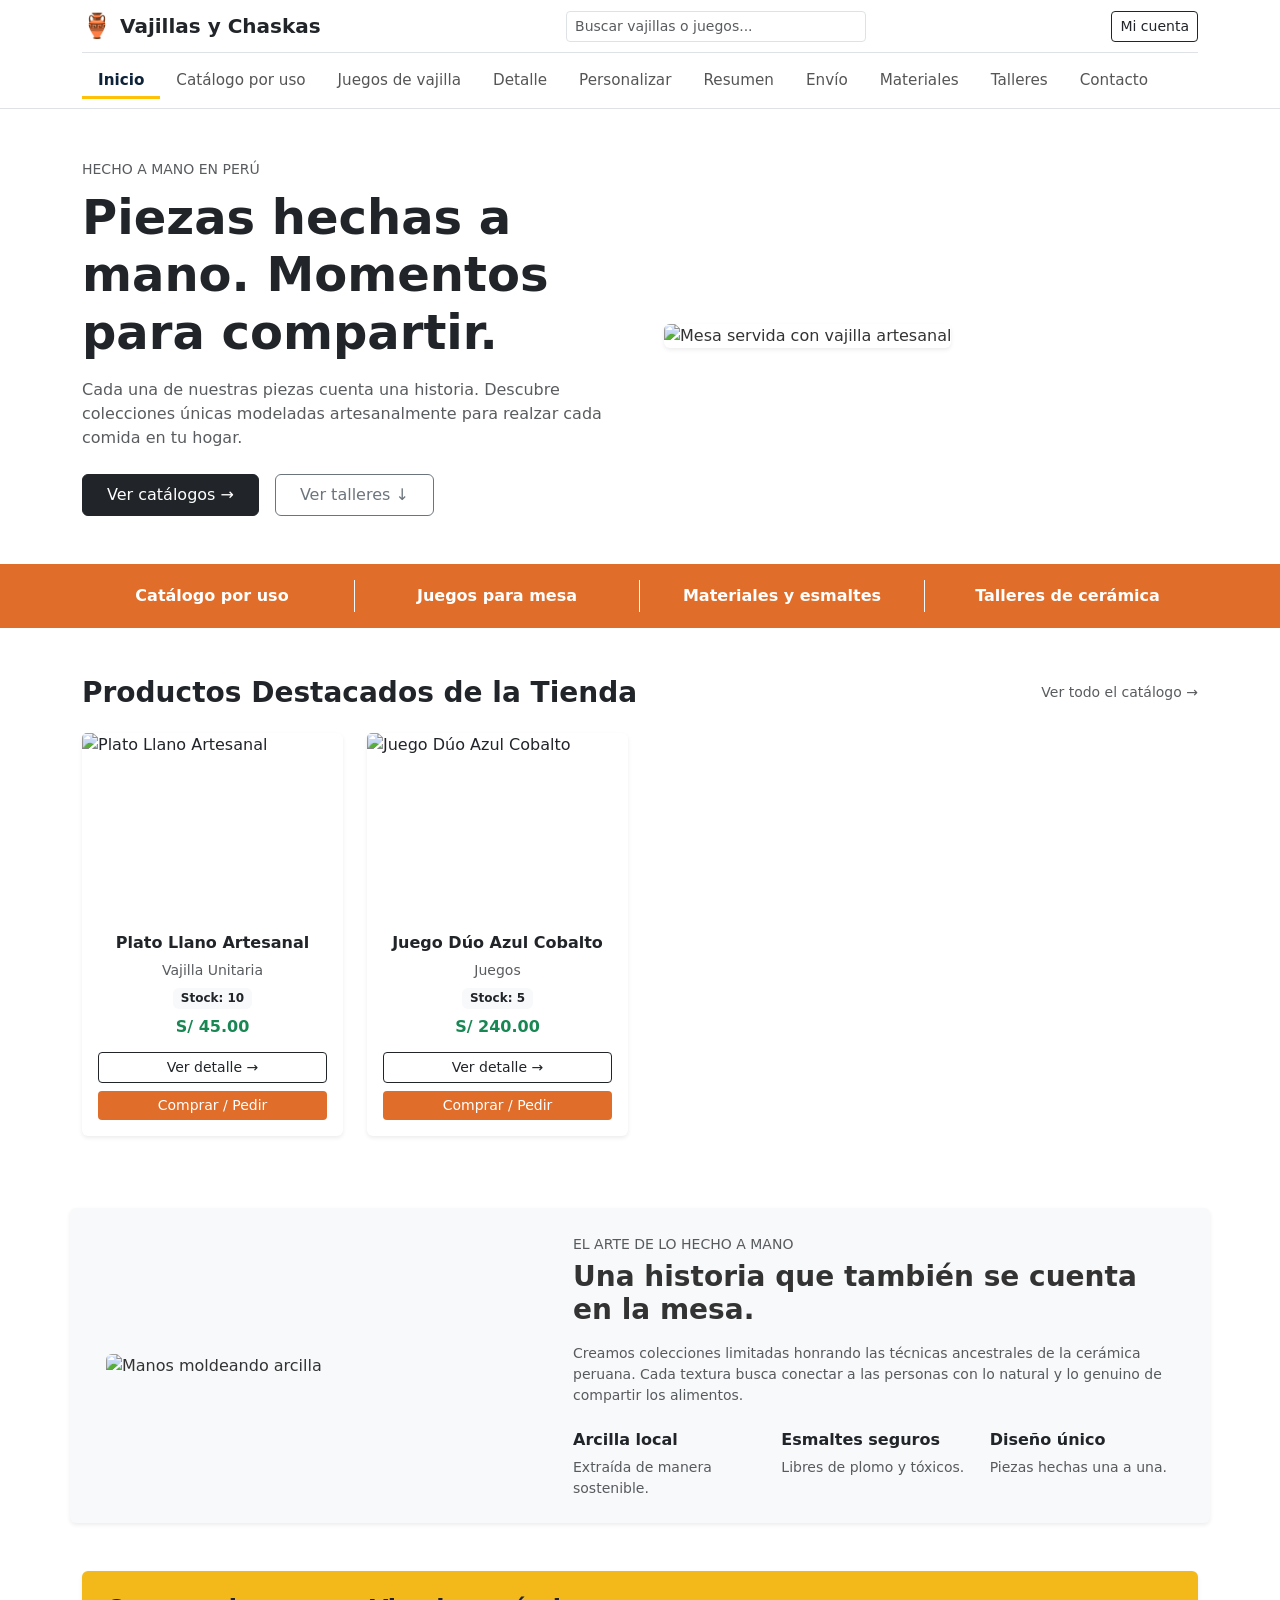
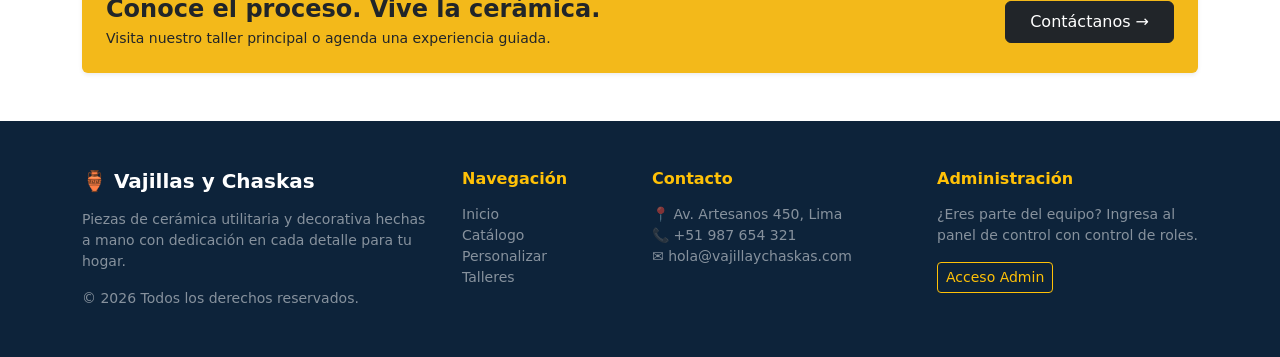
==== Index.html @ 3c7c94d1 "Avance de proyecto" ====
<!DOCTYPE html>
<html lang="es">
<head>
    <meta charset="UTF-8">
    <meta name="viewport" content="width=device-width, initial-scale=1.0">
    <title>01 Inicio - Vajillas Artesanales</title>
    <!-- Bootstrap 5 CDN -->
    <link href="https://cdn.jsdelivr.net/npm/bootstrap@5.3.3/dist/css/bootstrap.min.css" rel="stylesheet">
    <!-- Hoja de estilos personalizada -->
    <link rel="stylesheet" href="css/styles.css">
</head>
<body class="bg-white">

    <!-- Barra de Navegación Superior -->
    <header class="border-bottom py-2 bg-white sticky-top">
        <div class="container d-flex flex-column flex-md-row justify-content-between align-items-center">
            <div class="d-flex align-items-center mb-2 mb-md-0">
                <span class="fs-4 text-warning me-2">🏺</span>
                <span class="fw-bold fs-5 text-dark">Vajillas y Chaskas</span>
            </div>
            <div class="input-group w-50 w-md-25 mb-2 mb-md-0" style="max-width: 300px;">
                <input type="text" class="form-control form-control-sm" placeholder="Buscar vajillas o juegos...">
            </div>
            <div>
                <a href="admin/login.html" class="btn btn-outline-dark btn-sm">Mi cuenta</a>
            </div>
        </div>
        <div class="container mt-2">
            <ul class="nav justify-content-center justify-content-lg-start border-top pt-2 flex-nowrap overflow-auto">
                <li class="nav-item"><a class="nav-link active border-bottom border-warning border-3 pb-1" href="Index.html">Inicio</a></li>
                <li class="nav-item"><a class="nav-link" href="catalogo.html">Catálogo por uso</a></li>
                <li class="nav-item"><a class="nav-link" href="juegos.html">Juegos de vajilla</a></li>
                <li class="nav-item"><a class="nav-link" href="detalle.html">Detalle</a></li>
                <li class="nav-item"><a class="nav-link" href="personalizar.html">Personalizar</a></li>
                <li class="nav-item"><a class="nav-link" href="resumen.html">Resumen</a></li>
                <li class="nav-item"><a class="nav-link" href="envio.html">Envío</a></li>
                <li class="nav-item"><a class="nav-link" href="materiales.html">Materiales</a></li>
                <li class="nav-item"><a class="nav-link" href="talleres.html">Talleres</a></li>
                <li class="nav-item"><a class="nav-link" href="contacto.html">Contacto</a></li>
            </ul>
        </div>
    </header>

    <!-- Sección Hero Principal -->
    <section class="container my-5">
        <div class="row align-items-center g-5">
            <div class="col-lg-6">
                <span class="text-muted small text-uppercase tracking-wide">HECHO A MANO EN PERÚ</span>
                <h1 class="display-5 fw-bold text-dark mt-2 mb-3">Piezas hechas a mano. Momentos para compartir.</h1>
                <p class="text-muted mb-4">Cada una de nuestras piezas cuenta una historia. Descubre colecciones únicas modeladas artesanalmente para realzar cada comida en tu hogar.</p>
                <div class="d-flex gap-3">
                    <a href="catalogo.html" class="btn btn-dark px-4 py-2">Ver catálogos &rarr;</a>
                    <a href="talleres.html" class="btn btn-outline-secondary px-4 py-2">Ver talleres &darr;</a>
                </div>
            </div>
            <div class="col-lg-6">
                <div class="position-relative">
                    <img src="https://images.unsplash.com/photo-1578749556568-bc2c40e68b61?auto=format&fit=crop&w=800&q=80" alt="Mesa servida con vajilla artesanal" class="img-fluid rounded shadow-sm w-100 object-fit-cover" style="height: 380px;">
                </div>
            </div>
        </div>
    </section>

    <!-- Barra de Enlaces Rápidos Naranja -->
    <section class="bg-custom-orange py-3 text-white">
        <div class="container">
            <div class="row text-center fw-semibold">
                <div class="col-md-3 border-end border-light py-1"><a href="catalogo.html" class="text-white text-decoration-none">Catálogo por uso</a></div>
                <div class="col-md-3 border-end border-light py-1"><a href="juegos.html" class="text-white text-decoration-none">Juegos para mesa</a></div>
                <div class="col-md-3 border-end border-light py-1"><a href="materiales.html" class="text-white text-decoration-none">Materiales y esmaltes</a></div>
                <div class="col-md-3 py-1"><a href="talleres.html" class="text-white text-decoration-none">Talleres de cerámica</a></div>
            </div>
        </div>
    </section>

    <!-- Sección de Productos Dinámicos desde el Admin -->
    <section class="container my-5">
        <div class="d-flex justify-content-between align-items-center mb-4">
            <h3 class="fw-bold text-dark mb-0">Productos Destacados de la Tienda</h3>
            <a href="catalogo.html" class="text-decoration-none text-muted small">Ver todo el catálogo &rarr;</a>
        </div>
        <!-- Contenedor donde se insertan automáticamente los productos del Admin -->
        <div class="row g-4" id="gridProductosIndex">
            <!-- Cargados por JavaScript -->
        </div>
    </section>

    <!-- Sección Historia / Banner secundario -->
    <section class="container my-5">
        <div class="row align-items-center bg-light p-4 rounded shadow-sm">
            <div class="col-md-5">
                <img src="https://images.unsplash.com/photo-1565193566173-7a0ee3dbe261?auto=format&fit=crop&w=600&q=80" class="img-fluid rounded" alt="Manos moldeando arcilla">
            </div>
            <div class="col-md-7 ps-md-4">
                <span class="text-muted small">EL ARTE DE LO HECHO A MANO</span>
                <h3 class="fw-bold mt-1 mb-3">Una historia que también se cuenta en la mesa.</h3>
                <p class="text-muted small">Creamos colecciones limitadas honrando las técnicas ancestrales de la cerámica peruana. Cada textura busca conectar a las personas con lo natural y lo genuino de compartir los alimentos.</p>
                <div class="row mt-4">
                    <div class="col-4">
                        <h6 class="fw-bold text-dark">Arcilla local</h6>
                        <p class="text-muted small mb-0">Extraída de manera sostenible.</p>
                    </div>
                    <div class="col-4">
                        <h6 class="fw-bold text-dark">Esmaltes seguros</h6>
                        <p class="text-muted small mb-0">Libres de plomo y tóxicos.</p>
                    </div>
                    <div class="col-4">
                        <h6 class="fw-bold text-dark">Diseño único</h6>
                        <p class="text-muted small mb-0">Piezas hechas una a una.</p>
                    </div>
                </div>
            </div>
        </div>
    </section>

    <!-- Banner Amarillo Inferior -->
    <section class="container my-5">
        <div class="bg-custom-yellow p-4 rounded d-flex flex-column flex-md-row justify-content-between align-items-center shadow-sm">
            <div class="mb-3 mb-md-0">
                <h4 class="fw-bold text-dark mb-1">Conoce el proceso. Vive la cerámica.</h4>
                <p class="text-dark mb-0 small">Visita nuestro taller principal o agenda una experiencia guiada.</p>
            </div>
            <a href="contacto.html" class="btn btn-dark px-4 py-2 font-weight-bold">Contáctanos &rarr;</a>
        </div>
    </section>

    <!-- Pie de Página (Footer azul oscuro) -->
    <footer class="bg-custom-blue text-white py-5 mt-5">
        <div class="container">
            <div class="row g-4">
                <div class="col-md-4">
                    <h5 class="fw-bold mb-3">🏺 Vajillas y Chaskas</h5>
                    <p class="text-white-50 small">Piezas de cerámica utilitaria y decorativa hechas a mano con dedicación en cada detalle para tu hogar.</p>
                    <p class="text-white-50 small mb-0">&copy; 2026 Todos los derechos reservados.</p>
                </div>
                <div class="col-md-2">
                    <h6 class="fw-bold text-warning mb-3">Navegación</h6>
                    <ul class="list-unstyled small">
                        <li><a href="Index.html" class="text-white-50 text-decoration-none">Inicio</a></li>
                        <li><a href="catalogo.html" class="text-white-50 text-decoration-none">Catálogo</a></li>
                        <li><a href="personalizar.html" class="text-white-50 text-decoration-none">Personalizar</a></li>
                        <li><a href="talleres.html" class="text-white-50 text-decoration-none">Talleres</a></li>
                    </ul>
                </div>
                <div class="col-md-3">
                    <h6 class="fw-bold text-warning mb-3">Contacto</h6>
                    <ul class="list-unstyled small text-white-50">
                        <li>📍 Av. Artesanos 450, Lima</li>
                        <li>📞 +51 987 654 321</li>
                        <li>✉️ hola@vajillaychaskas.com</li>
                    </ul>
                </div>
                <div class="col-md-3">
                    <h6 class="fw-bold text-warning mb-3">Administración</h6>
                    <p class="text-white-50 small">¿Eres parte del equipo? Ingresa al panel de control con control de roles.</p>
                    <a href="admin/login.html" class="btn btn-outline-warning btn-sm">Acceso Admin</a>
                </div>
            </div>
        </div>
    </footer>

    <!-- Bootstrap 5 JS Bundle -->
    <script src="https://cdn.jsdelivr.net/npm/bootstrap@5.3.3/dist/js/bootstrap.bundle.min.js"></script>

    <!-- Tu script centralizado de lógica general -->
    <script src="js/main.js"></script>

    <!-- Inicialización de productos para la página de inicio -->
    <script>
        window.onload = function() {
            cargarProductosTienda('gridProductosIndex');
        };
    </script>
</body>
</html>
---- css/styles.css ----
/* ==========================================
   ESTILOS GLOBALES - COLORES Y CREACIONES
   ========================================== */

/* Colores corporativos principales */
:root {
    --navy-blue: #0d233a;
    --dark-navy: #0b1f33;
    --orange: #e06d29;
    --orange-hover: #c85a1b;
    --yellow: #f3b91a;
    --light-yellow: #fcf4e4;
}

/* Estilos generales del cuerpo */
body {
    font-family: system-ui, -apple-system, "Segoe UI", Roboto, "Helvetica Neue", Arial, sans-serif;
    color: #333;
    background-color: #fff;
    margin: 0;
    padding: 0;
}

/* Clases de utilidad para colores de fondo y texto */
.bg-custom-navy { background-color: var(--dark-navy) !important; }
.bg-custom-blue { background-color: var(--navy-blue) !important; }
.bg-custom-orange { background-color: var(--orange) !important; }
.bg-custom-yellow { background-color: var(--yellow) !important; }

.text-custom-orange { color: var(--orange) !important; }
.text-custom-blue { color: var(--navy-blue) !important; }

/* Enlaces de navegación superior y menús */
.nav-link {
    color: #555 !important;
    font-size: 0.95rem;
    transition: color 0.2s ease-in-out;
}

.nav-link:hover, 
.nav-link.active {
    color: var(--navy-blue) !important;
    font-weight: bold;
}

/* Botones personalizados */
.btn-custom-orange {
    background-color: var(--orange);
    color: white;
    border: none;
}

.btn-custom-orange:hover {
    background-color: var(--orange-hover);
    color: white;
}

.btn-custom-blue {
    background-color: var(--navy-blue);
    color: white;
    border: none;
}

.btn-custom-blue:hover {
    background-color: #081625;
    color: white;
}

/* Componentes de pasos de compra y tarjetas interactivas */
.step-pill {
    font-size: 0.85rem;
    font-weight: 600;
    padding: 6px 14px;
    border-radius: 20px;
}

.shipping-card {
    cursor: pointer;
    transition: all 0.2s ease-in-out;
}

.shipping-card.active {
    border-color: var(--yellow) !important;
    background-color: var(--light-yellow);
}

.payment-method-card {
    cursor: pointer;
    transition: all 0.2s ease-in-out;
    border: 2px solid #dee2e6;
}

.payment-method-card.active {
    border-color: var(--orange) !important;
    background-color: #fff8f3;
}

/* Tamaños de texto extra pequeños para footers y topbars */
.extra-small {
    font-size: 0.75rem;
}
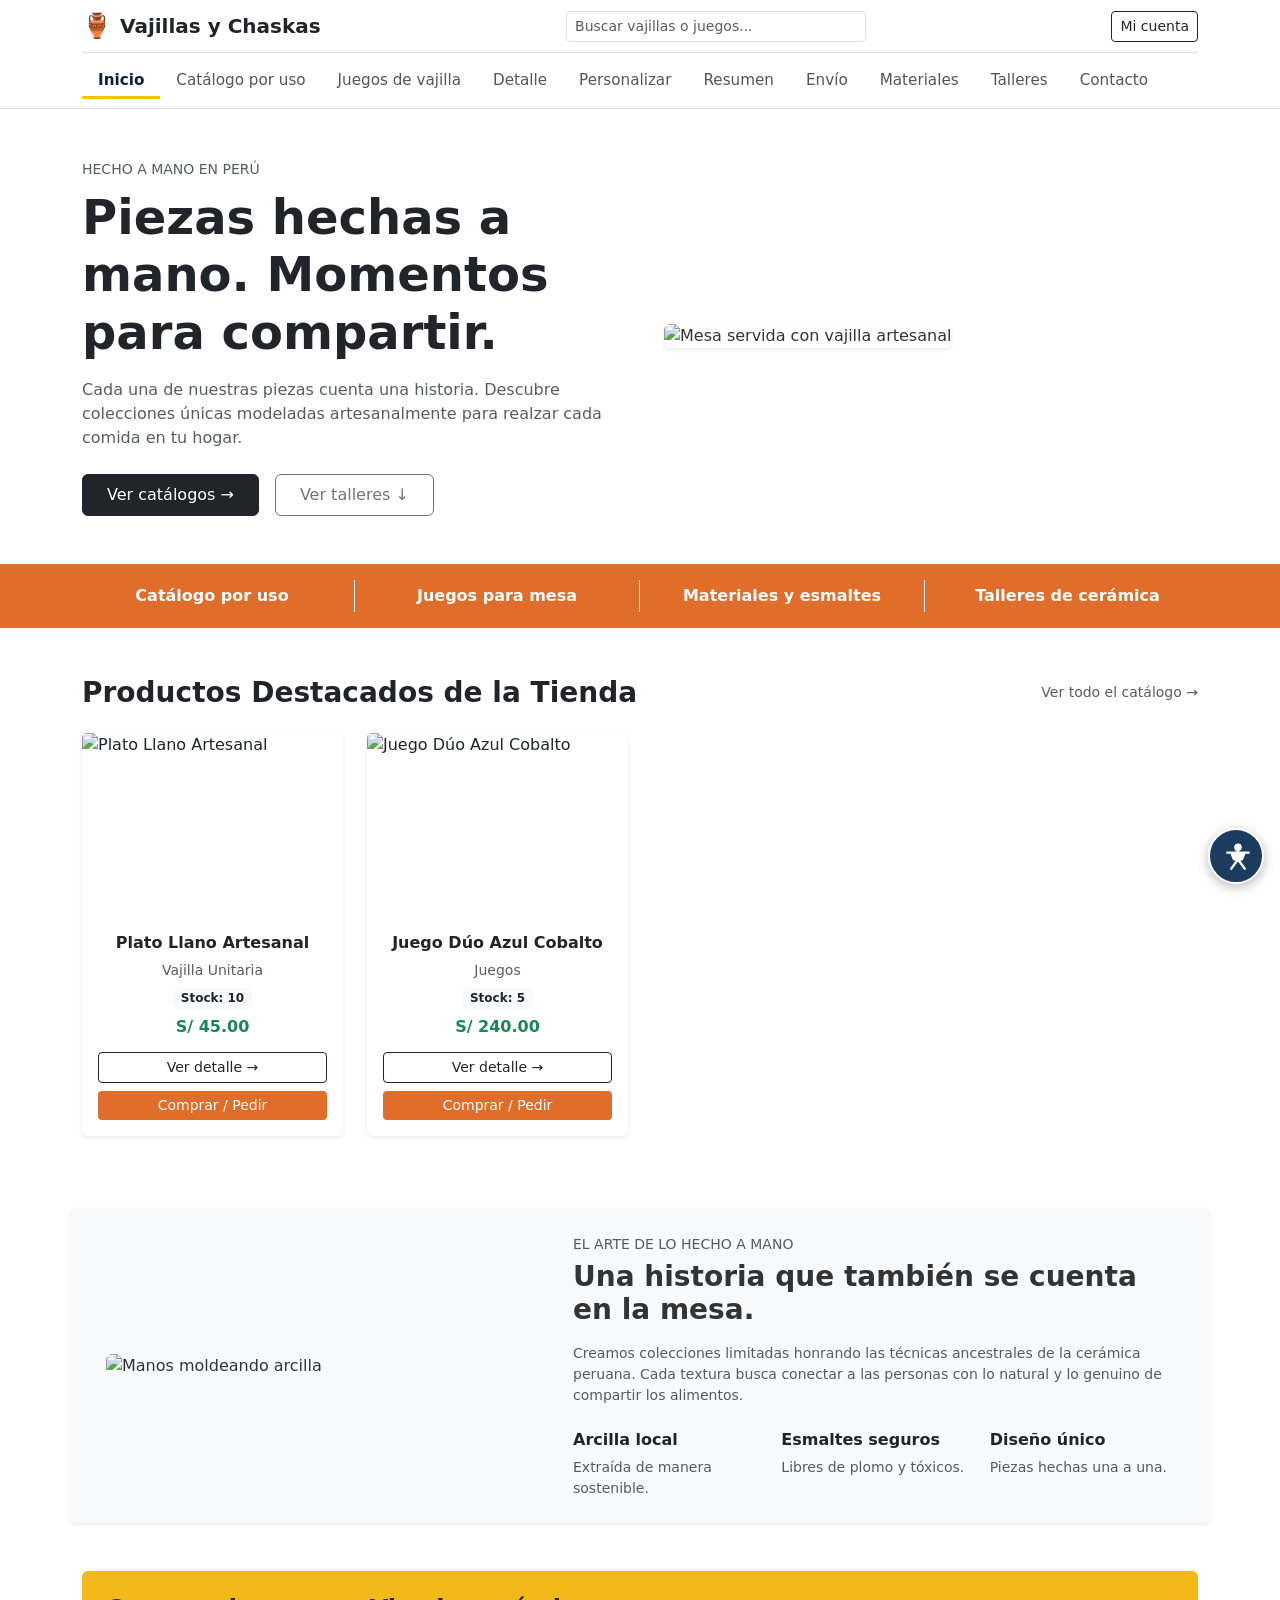
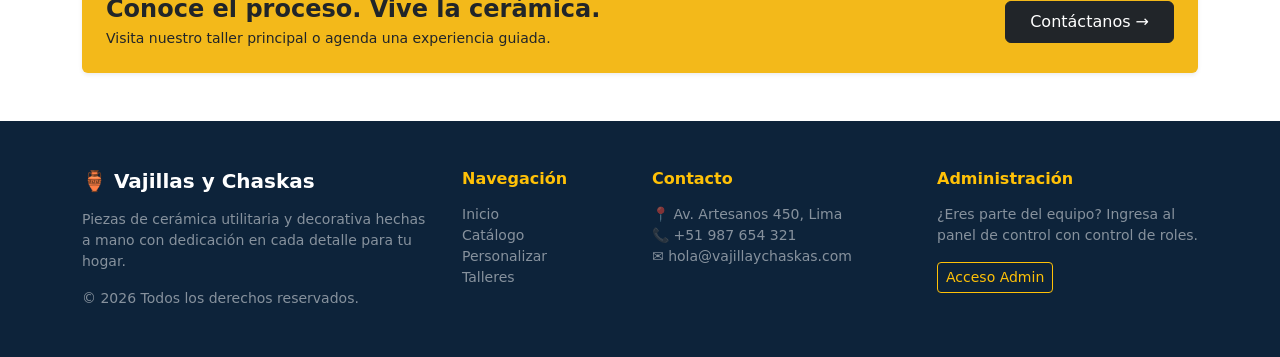
==== commit cafcbcf9: "implementacion de accesibilidad" ====
--- a/Index.html
+++ b/Index.html
@@ -8,8 +8,11 @@
     <link href="https://cdn.jsdelivr.net/npm/bootstrap@5.3.3/dist/css/bootstrap.min.css" rel="stylesheet">
     <!-- Hoja de estilos personalizada -->
     <link rel="stylesheet" href="css/styles.css">
+    <!-- Herramientas de accesibilidad exclusivas de la página de inicio -->
+    <link rel="stylesheet" href="css/accesibilidad.css">
 </head>
 <body class="bg-white">
+    <div class="a11y-page">
 
     <!-- Barra de Navegación Superior -->
     <header class="border-bottom py-2 bg-white sticky-top">
@@ -40,6 +43,8 @@
             </ul>
         </div>
     </header>
+     <!-- Sección Hero Principal -->
+      
 
     <!-- Sección Hero Principal -->
     <section class="container my-5">
@@ -158,6 +163,108 @@
             </div>
         </div>
     </footer>
+    </div>
+
+    <div class="a11y-widget">
+        <button class="a11y-trigger" id="a11y-trigger" type="button"
+                aria-label="Abrir herramientas de accesibilidad"
+                aria-expanded="false" aria-controls="a11y-panel">
+            <svg aria-hidden="true" viewBox="0 0 24 24" focusable="false">
+                <circle cx="12" cy="4" r="2"></circle>
+                <path d="M4 8h16M12 6v7m0 0-5 7m5-7 5 7M7 8l2 5h6l2-5"></path>
+            </svg>
+        </button>
+
+        <section class="a11y-panel" id="a11y-panel" aria-labelledby="a11y-title" hidden>
+            <div class="a11y-panel-header">
+                <div>
+                    <p class="a11y-eyebrow">Colores y Creaciones</p>
+                    <h2 id="a11y-title">Accesibilidad</h2>
+                </div>
+                <button class="a11y-close" id="a11y-close" type="button" aria-label="Cerrar herramientas de accesibilidad">
+                    <span aria-hidden="true">&times;</span>
+                </button>   
+            </div>
+
+            <div class="a11y-panel-content">
+                <fieldset class="a11y-group">
+                    <legend>Visión del color</legend>
+                    <p class="a11y-help">Filtros orientativos de simulación; no sustituyen ajustes de diseño.</p>
+                    <div class="a11y-button-row">
+                        <button class="a11y-option" type="button" data-color="normal" aria-pressed="true">Normal</button>
+                        <button class="a11y-option" type="button" data-color="protanopia" aria-pressed="false">Protanopia</button>
+                        <button class="a11y-option" type="button" data-color="deuteranopia" aria-pressed="false">Deuteranopia</button>
+                        <button class="a11y-option" type="button" data-color="tritanopia" aria-pressed="false">Tritanopia</button>
+                    </div>
+                </fieldset>
+
+                <fieldset class="a11y-group">
+                    <legend>Contraste</legend>
+                    <div class="a11y-button-row">
+                        <button class="a11y-option" type="button" data-contrast="normal" aria-pressed="true">Normal</button>
+                        <button class="a11y-option" type="button" data-contrast="high" aria-pressed="false">Alto</button>
+                        <button class="a11y-option" type="button" data-contrast="dark" aria-pressed="false">Oscuro</button>
+                        <button class="a11y-option" type="button" data-contrast="enhanced" aria-pressed="false">Mejorado</button>
+                    </div>
+                </fieldset>
+
+                <fieldset class="a11y-group">
+                    <legend>Tamaño del texto</legend>
+                    <div class="a11y-control-row">
+                        <button class="a11y-control" id="a11y-font-down" type="button" aria-label="Disminuir tamaño del texto">A−</button>
+                        <output class="a11y-value" id="a11y-font-value" aria-live="polite">100 %</output>
+                        <button class="a11y-control" id="a11y-font-up" type="button" aria-label="Aumentar tamaño del texto">A+</button>
+                        <button class="a11y-option" id="a11y-font-reset" type="button">Restablecer</button>
+                    </div>
+                </fieldset>
+
+                <fieldset class="a11y-group">
+                    <legend>Ampliación de página</legend>
+                    <div class="a11y-control-row">
+                        <button class="a11y-control" id="a11y-zoom-down" type="button" aria-label="Reducir ampliación">−</button>
+                        <output class="a11y-value" id="a11y-zoom-value" aria-live="polite">100 %</output>
+                        <button class="a11y-control" id="a11y-zoom-up" type="button" aria-label="Ampliar contenido">+</button>
+                    </div>
+                </fieldset>
+
+                <fieldset class="a11y-group">
+                    <legend>Lectura y enfoque</legend>
+                    <div class="a11y-button-row">
+                        <button class="a11y-option" type="button" data-toggle="dyslexia" aria-pressed="false">Lectura fácil</button>
+                        <button class="a11y-option" type="button" data-toggle="focus" aria-pressed="false">Concentración</button>
+                        <button class="a11y-option" type="button" data-toggle="cursor" aria-pressed="false">Cursor grande</button>
+                    </div>
+                </fieldset>
+
+                <fieldset class="a11y-group a11y-speech">
+                    <legend>Lectura en voz alta</legend>
+                    <div class="a11y-button-row">
+                        <button class="a11y-option" id="a11y-speak" type="button">Iniciar</button>
+                        <button class="a11y-option" id="a11y-pause" type="button" disabled>Pausar</button>
+                        <button class="a11y-option" id="a11y-resume" type="button" disabled>Reanudar</button>
+                        <button class="a11y-option" id="a11y-stop" type="button" disabled>Detener</button>
+                    </div>
+                    <p class="a11y-status" id="a11y-speech-status" role="status" aria-live="polite">Lee el contenido de esta página en español.</p>
+                </fieldset>
+
+                <button class="a11y-reset" id="a11y-reset" type="button">Restablecer todas las opciones</button>
+                <p class="a11y-status" id="a11y-preference-status" role="status" aria-live="polite"></p>
+                <p class="a11y-disclaimer">Los ajustes visuales se guardan en este navegador y se aplican al recorrer el sitio. La narración se inicia manualmente y se detiene al navegar. Este panel no certifica por sí solo el cumplimiento WCAG del sitio.</p>
+            </div>
+        </section>
+
+        <svg class="a11y-filters" aria-hidden="true" focusable="false">
+            <filter id="a11y-protanopia">
+                <feColorMatrix type="matrix" values="0.567 0.433 0 0 0  0.558 0.442 0 0 0  0 0.242 0.758 0 0  0 0 0 1 0"></feColorMatrix>
+            </filter>
+            <filter id="a11y-deuteranopia">
+                <feColorMatrix type="matrix" values="0.625 0.375 0 0 0  0.700 0.300 0 0 0  0 0.300 0.700 0 0  0 0 0 1 0"></feColorMatrix>
+            </filter>
+            <filter id="a11y-tritanopia">
+                <feColorMatrix type="matrix" values="0.950 0.050 0 0 0  0 0.433 0.567 0 0  0 0.475 0.525 0 0  0 0 0 1 0"></feColorMatrix>
+            </filter>
+        </svg>
+    </div>
 
     <!-- Bootstrap 5 JS Bundle -->
     <script src="https://cdn.jsdelivr.net/npm/bootstrap@5.3.3/dist/js/bootstrap.bundle.min.js"></script>
@@ -171,5 +278,7 @@
             cargarProductosTienda('gridProductosIndex');
         };
     </script>
+    <script src="js/accesibilidad-compartida.js"></script>
+    <script src="js/accesibilidad.js"></script>
 </body>
 </html>
--- a/css/accesibilidad.css
+++ b/css/accesibilidad.css
@@ -0,0 +1,393 @@
+.a11y-widget {
+    --a11y-cream: #f7f1e8;
+    --a11y-brown: #8a4b2d;
+    --a11y-navy: #1b3b5f;
+    --a11y-terracotta: #b94f1c;
+    color: #172433;
+    font-family: system-ui, -apple-system, "Segoe UI", sans-serif;
+}
+
+.a11y-widget *,
+.a11y-widget *::before,
+.a11y-widget *::after {
+    box-sizing: border-box;
+}
+
+.a11y-trigger,
+.a11y-close,
+.a11y-control,
+.a11y-option,
+.a11y-reset {
+    font: inherit;
+}
+
+.a11y-trigger {
+    position: fixed;
+    z-index: 1090;
+    right: max(1rem, env(safe-area-inset-right));
+    bottom: max(1rem, env(safe-area-inset-bottom));
+    display: grid;
+    width: 3.5rem;
+    height: 3.5rem;
+    place-items: center;
+    padding: 0.75rem;
+    color: #fff;
+    background: var(--a11y-navy);
+    border: 2px solid #fff;
+    border-radius: 50%;
+    box-shadow: 0 3px 12px rgb(0 0 0 / 28%);
+    cursor: pointer;
+}
+
+.a11y-trigger svg {
+    width: 2rem;
+    height: 2rem;
+    fill: currentColor;
+    stroke: currentColor;
+    stroke-linecap: round;
+    stroke-linejoin: round;
+    stroke-width: 1.8;
+}
+
+.a11y-panel {
+    position: fixed;
+    z-index: 1091;
+    right: max(1rem, env(safe-area-inset-right));
+    bottom: calc(5.25rem + env(safe-area-inset-bottom));
+    width: min(25rem, calc(100vw - 2rem - env(safe-area-inset-left) - env(safe-area-inset-right)));
+    max-height: calc(100vh - 7rem - env(safe-area-inset-top) - env(safe-area-inset-bottom));
+    max-height: calc(100dvh - 7rem - env(safe-area-inset-top) - env(safe-area-inset-bottom));
+    overflow: hidden;
+    color: #172433;
+    background: var(--a11y-cream);
+    border: 1px solid #7c6d5f;
+    border-radius: 1rem;
+    box-shadow: 0 8px 32px rgb(0 0 0 / 24%);
+}
+
+.a11y-panel[hidden] {
+    display: none;
+}
+
+.a11y-panel-header {
+    display: flex;
+    align-items: flex-start;
+    justify-content: space-between;
+    gap: 1rem;
+    padding: 1rem 1rem 0.75rem;
+    color: #fff;
+    background: var(--a11y-navy);
+}
+
+.a11y-panel-header h2 {
+    margin: 0;
+    font-size: 1.25rem;
+    line-height: 1.3;
+}
+
+.a11y-eyebrow {
+    margin: 0 0 0.2rem;
+    color: #fff;
+    font-size: 0.75rem;
+    letter-spacing: 0.04em;
+}
+
+.a11y-close {
+    display: grid;
+    width: 2.75rem;
+    height: 2.75rem;
+    flex: 0 0 auto;
+    place-items: center;
+    color: #fff;
+    background: transparent;
+    border: 1px solid #fff;
+    border-radius: 0.5rem;
+    cursor: pointer;
+}
+
+.a11y-close span {
+    font-size: 1.8rem;
+    line-height: 1;
+}
+
+.a11y-panel-content {
+    max-height: calc(100vh - 11.5rem - env(safe-area-inset-top) - env(safe-area-inset-bottom));
+    max-height: calc(100dvh - 11.5rem - env(safe-area-inset-top) - env(safe-area-inset-bottom));
+    overflow-y: auto;
+    padding: 0.25rem 1rem 1rem;
+    overscroll-behavior: contain;
+}
+
+.a11y-group {
+    min-width: 0;
+    margin: 0;
+    padding: 0.9rem 0;
+    border: 0;
+    border-bottom: 1px solid #c8b9a9;
+}
+
+.a11y-group legend {
+    float: none;
+    width: auto;
+    margin: 0 0 0.55rem;
+    padding: 0;
+    color: #422817;
+    font-size: 0.98rem;
+    font-weight: 700;
+}
+
+.a11y-help,
+.a11y-status,
+.a11y-disclaimer {
+    margin: 0 0 0.6rem;
+    color: #3d3d3d;
+    font-size: 0.82rem;
+    line-height: 1.5;
+}
+
+.a11y-button-row,
+.a11y-control-row {
+    display: flex;
+    flex-wrap: wrap;
+    align-items: center;
+    gap: 0.45rem;
+}
+
+.a11y-option,
+.a11y-control {
+    min-width: 2.75rem;
+    min-height: 2.75rem;
+    padding: 0.45rem 0.65rem;
+    color: #1b3b5f;
+    background: #fff;
+    border: 1px solid #655448;
+    border-radius: 0.55rem;
+    font-size: 0.86rem;
+    font-weight: 600;
+    line-height: 1.2;
+    cursor: pointer;
+}
+
+.a11y-option[aria-pressed="true"] {
+    color: #fff;
+    background: #1b3b5f;
+    border-color: #1b3b5f;
+}
+
+.a11y-control {
+    min-width: 3rem;
+    color: #fff;
+    background: var(--a11y-brown);
+    border-color: var(--a11y-brown);
+    font-size: 1rem;
+}
+
+.a11y-value {
+    min-width: 3.5rem;
+    color: #172433;
+    font-size: 0.9rem;
+    font-weight: 700;
+    text-align: center;
+}
+
+.a11y-option:disabled,
+.a11y-control:disabled {
+    cursor: not-allowed;
+    opacity: 0.55;
+}
+
+.a11y-reset {
+    width: 100%;
+    min-height: 2.9rem;
+    margin-top: 0.9rem;
+    padding: 0.55rem 0.8rem;
+    color: #fff;
+    background: var(--a11y-terracotta);
+    border: 2px solid var(--a11y-terracotta);
+    border-radius: 0.55rem;
+    font-weight: 700;
+    cursor: pointer;
+}
+
+.a11y-disclaimer {
+    margin: 0.7rem 0 0;
+    font-size: 0.75rem;
+}
+
+.a11y-widget :focus-visible {
+    outline: 3px solid #d45e20;
+    outline-offset: 3px;
+}
+
+.a11y-filters {
+    position: absolute;
+    width: 0;
+    height: 0;
+    overflow: hidden;
+}
+
+.a11y-page {
+    width: var(--a11y-page-width, 100%);
+    zoom: var(--a11y-page-zoom, 1);
+}
+
+.a11y-page.a11y-color-protanopia {
+    filter: url("#a11y-protanopia");
+}
+
+.a11y-page.a11y-color-deuteranopia {
+    filter: url("#a11y-deuteranopia");
+}
+
+.a11y-page.a11y-color-tritanopia {
+    filter: url("#a11y-tritanopia");
+}
+
+.a11y-page.a11y-contrast-high,
+.a11y-page.a11y-contrast-high *:not(img),
+.a11y-page.a11y-contrast-dark,
+.a11y-page.a11y-contrast-dark *:not(img),
+.a11y-page.a11y-contrast-enhanced,
+.a11y-page.a11y-contrast-enhanced *:not(img) {
+    background-color: #fff !important;
+    border-color: #111 !important;
+    color: #111 !important;
+}
+
+.a11y-page.a11y-contrast-high a:any-link:not(img),
+.a11y-page.a11y-contrast-dark a:any-link:not(img),
+.a11y-page.a11y-contrast-enhanced a:any-link:not(img) {
+    color: #003e75 !important;
+    text-decoration: underline !important;
+}
+
+.a11y-page.a11y-contrast-dark,
+.a11y-page.a11y-contrast-dark *:not(img) {
+    background-color: #121212 !important;
+    border-color: #f5f5f5 !important;
+    color: #fff !important;
+}
+
+.a11y-page.a11y-contrast-dark a:any-link:not(img) {
+    color: #8fd3ff !important;
+}
+
+.a11y-page.a11y-contrast-enhanced,
+.a11y-page.a11y-contrast-enhanced *:not(img) {
+    background-color: #fffaf0 !important;
+    border-color: #57432f !important;
+    color: #192b3a !important;
+}
+
+.a11y-page.a11y-contrast-enhanced a:any-link:not(img) {
+    color: #003e75 !important;
+}
+
+.a11y-page.a11y-contrast-high :focus-visible,
+.a11y-page.a11y-contrast-dark :focus-visible,
+.a11y-page.a11y-contrast-enhanced :focus-visible {
+    outline: 3px solid #d45e20 !important;
+    outline-offset: 3px;
+}
+
+.a11y-page.a11y-dyslexia,
+.a11y-page.a11y-dyslexia * {
+    font-family: Arial, Verdana, sans-serif !important;
+    letter-spacing: 0.045em !important;
+    word-spacing: 0.12em !important;
+    line-height: 1.8 !important;
+}
+
+.a11y-page.a11y-focus-mode,
+.a11y-page.a11y-focus-mode * {
+    scroll-behavior: auto !important;
+    animation-duration: 0.01ms !important;
+    animation-iteration-count: 1 !important;
+    transition-duration: 0.01ms !important;
+}
+
+.a11y-page.a11y-focus-mode section {
+    box-shadow: none !important;
+}
+
+.a11y-page.a11y-focus-mode > header {
+    box-shadow: none !important;
+}
+
+.a11y-page.a11y-large-cursor,
+.a11y-page.a11y-large-cursor * {
+    cursor: url("data:image/svg+xml,%3Csvg xmlns='http://www.w3.org/2000/svg' width='40' height='48' viewBox='0 0 40 48'%3E%3Cpath d='M4 3v34l9-9 7 15 7-3-7-15h14z' fill='%23fff' stroke='%231b3b5f' stroke-width='3' stroke-linejoin='round'/%3E%3C/svg%3E") 4 3, auto !important;
+}
+
+.a11y-page.a11y-large-cursor a,
+.a11y-page.a11y-large-cursor button {
+    cursor: url("data:image/svg+xml,%3Csvg xmlns='http://www.w3.org/2000/svg' width='40' height='48' viewBox='0 0 40 48'%3E%3Cpath d='M4 3v34l9-9 7 15 7-3-7-15h14z' fill='%23fff' stroke='%23b94f1c' stroke-width='3' stroke-linejoin='round'/%3E%3C/svg%3E") 4 3, pointer !important;
+}
+
+@media (max-width: 480px) {
+    .a11y-panel {
+        right: max(0.5rem, env(safe-area-inset-right));
+        bottom: calc(4.75rem + env(safe-area-inset-bottom));
+        width: calc(100vw - 2rem - env(safe-area-inset-left) - env(safe-area-inset-right));
+        max-height: calc(100vh - 6rem - env(safe-area-inset-top) - env(safe-area-inset-bottom));
+        max-height: calc(100dvh - 6rem - env(safe-area-inset-top) - env(safe-area-inset-bottom));
+    }
+
+    .a11y-panel-content {
+        max-height: calc(100vh - 10.5rem - env(safe-area-inset-top) - env(safe-area-inset-bottom));
+        max-height: calc(100dvh - 10.5rem - env(safe-area-inset-top) - env(safe-area-inset-bottom));
+    }
+
+    .a11y-trigger {
+        right: max(0.75rem, env(safe-area-inset-right));
+        bottom: max(0.75rem, env(safe-area-inset-bottom));
+    }
+}
+
+@media (max-width: 991.98px) {
+    .a11y-page.a11y-reflow {
+        overflow-x: clip;
+        overflow-wrap: anywhere;
+    }
+
+    .a11y-page.a11y-reflow header ul.nav {
+        width: 100%;
+        max-width: 100%;
+        min-width: 0;
+        overflow-x: auto !important;
+        overflow-y: hidden !important;
+        justify-content: flex-start !important;
+    }
+
+    .a11y-page.a11y-reflow .d-flex.gap-3,
+    .a11y-page.a11y-reflow .d-flex.justify-content-between {
+        flex-wrap: wrap;
+    }
+
+    .a11y-page.a11y-reflow .bg-custom-yellow.d-flex {
+        align-items: stretch !important;
+    }
+
+    .a11y-page.a11y-reflow .bg-custom-yellow.d-flex > * {
+        min-width: 0;
+        max-width: 100%;
+        overflow-wrap: anywhere;
+    }
+
+    .a11y-page.a11y-reflow .row.mt-4 > .col-4 {
+        flex: 0 0 100%;
+        max-width: 100%;
+        width: 100%;
+    }
+}
+
+@media (prefers-reduced-motion: reduce) {
+    .a11y-page *,
+    .a11y-page *::before,
+    .a11y-page *::after {
+        scroll-behavior: auto !important;
+        animation-duration: 0.01ms !important;
+        animation-iteration-count: 1 !important;
+        transition-duration: 0.01ms !important;
+    }
+}
